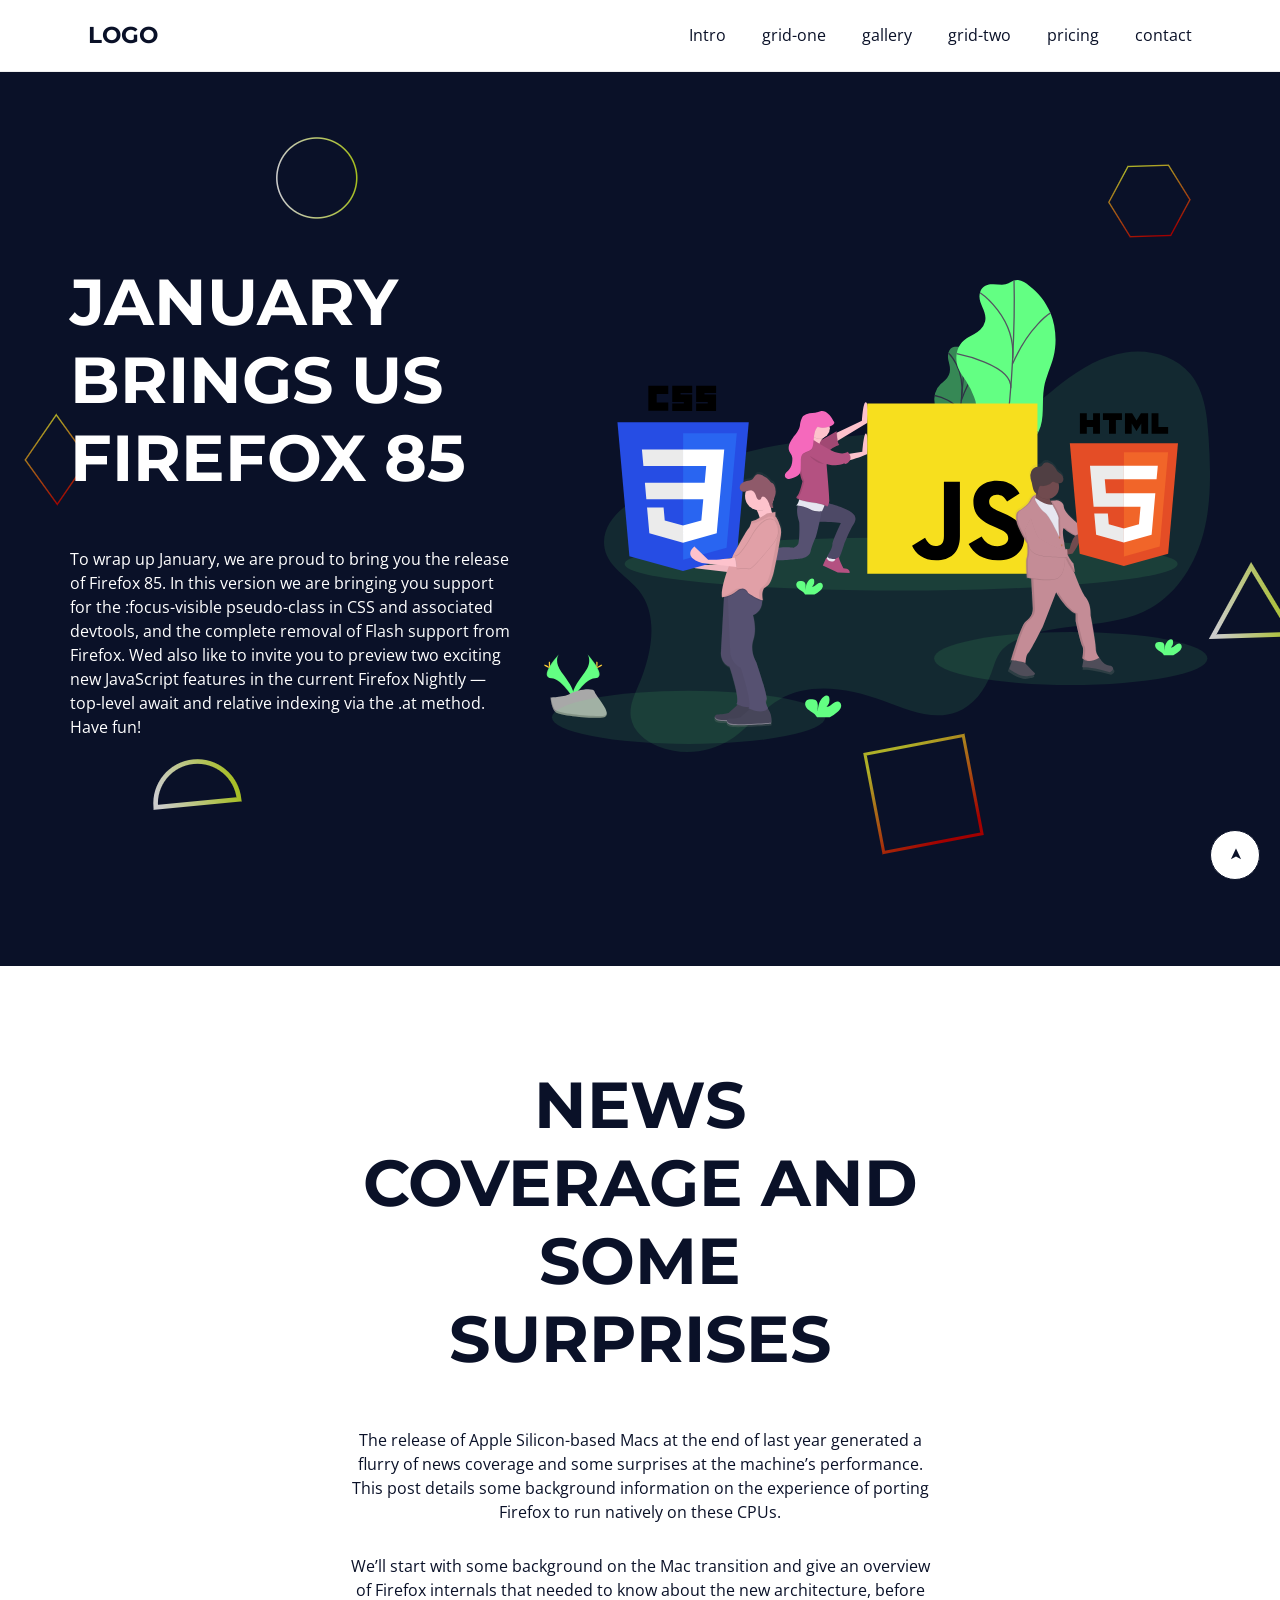
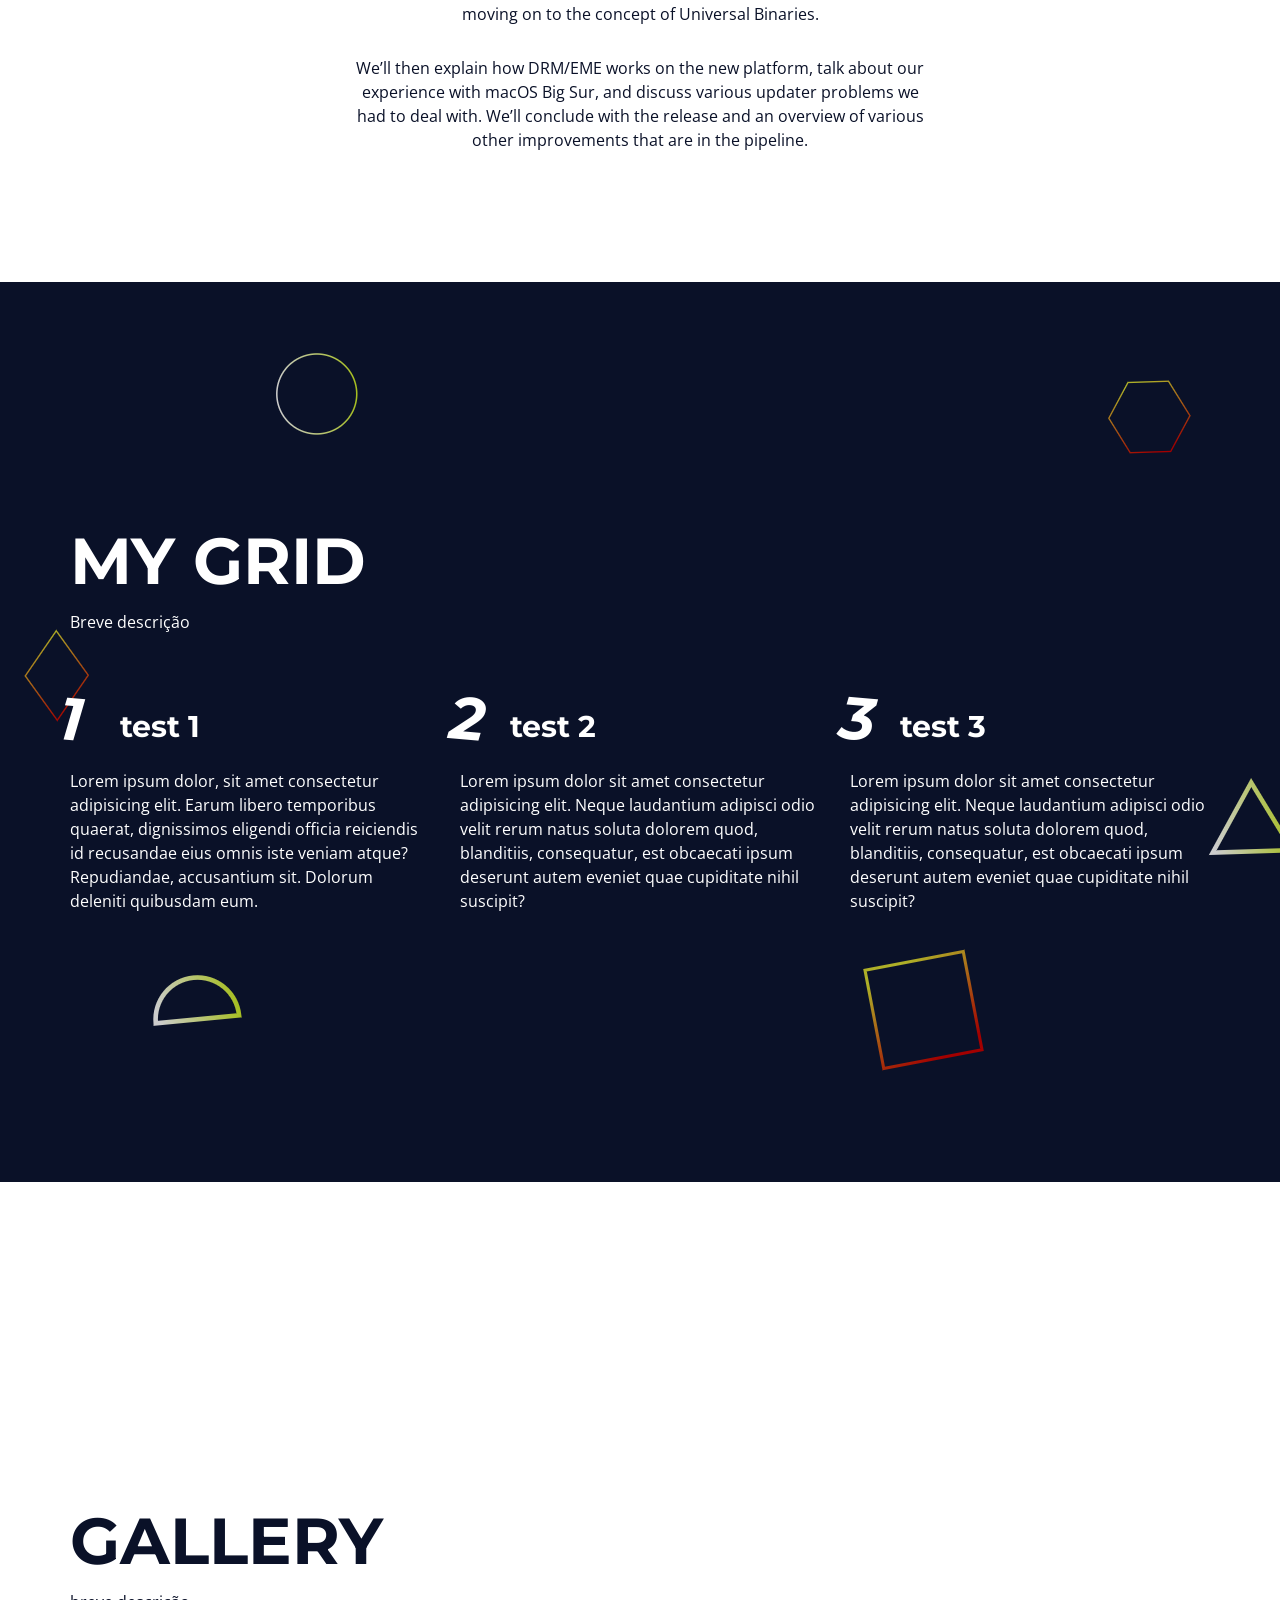
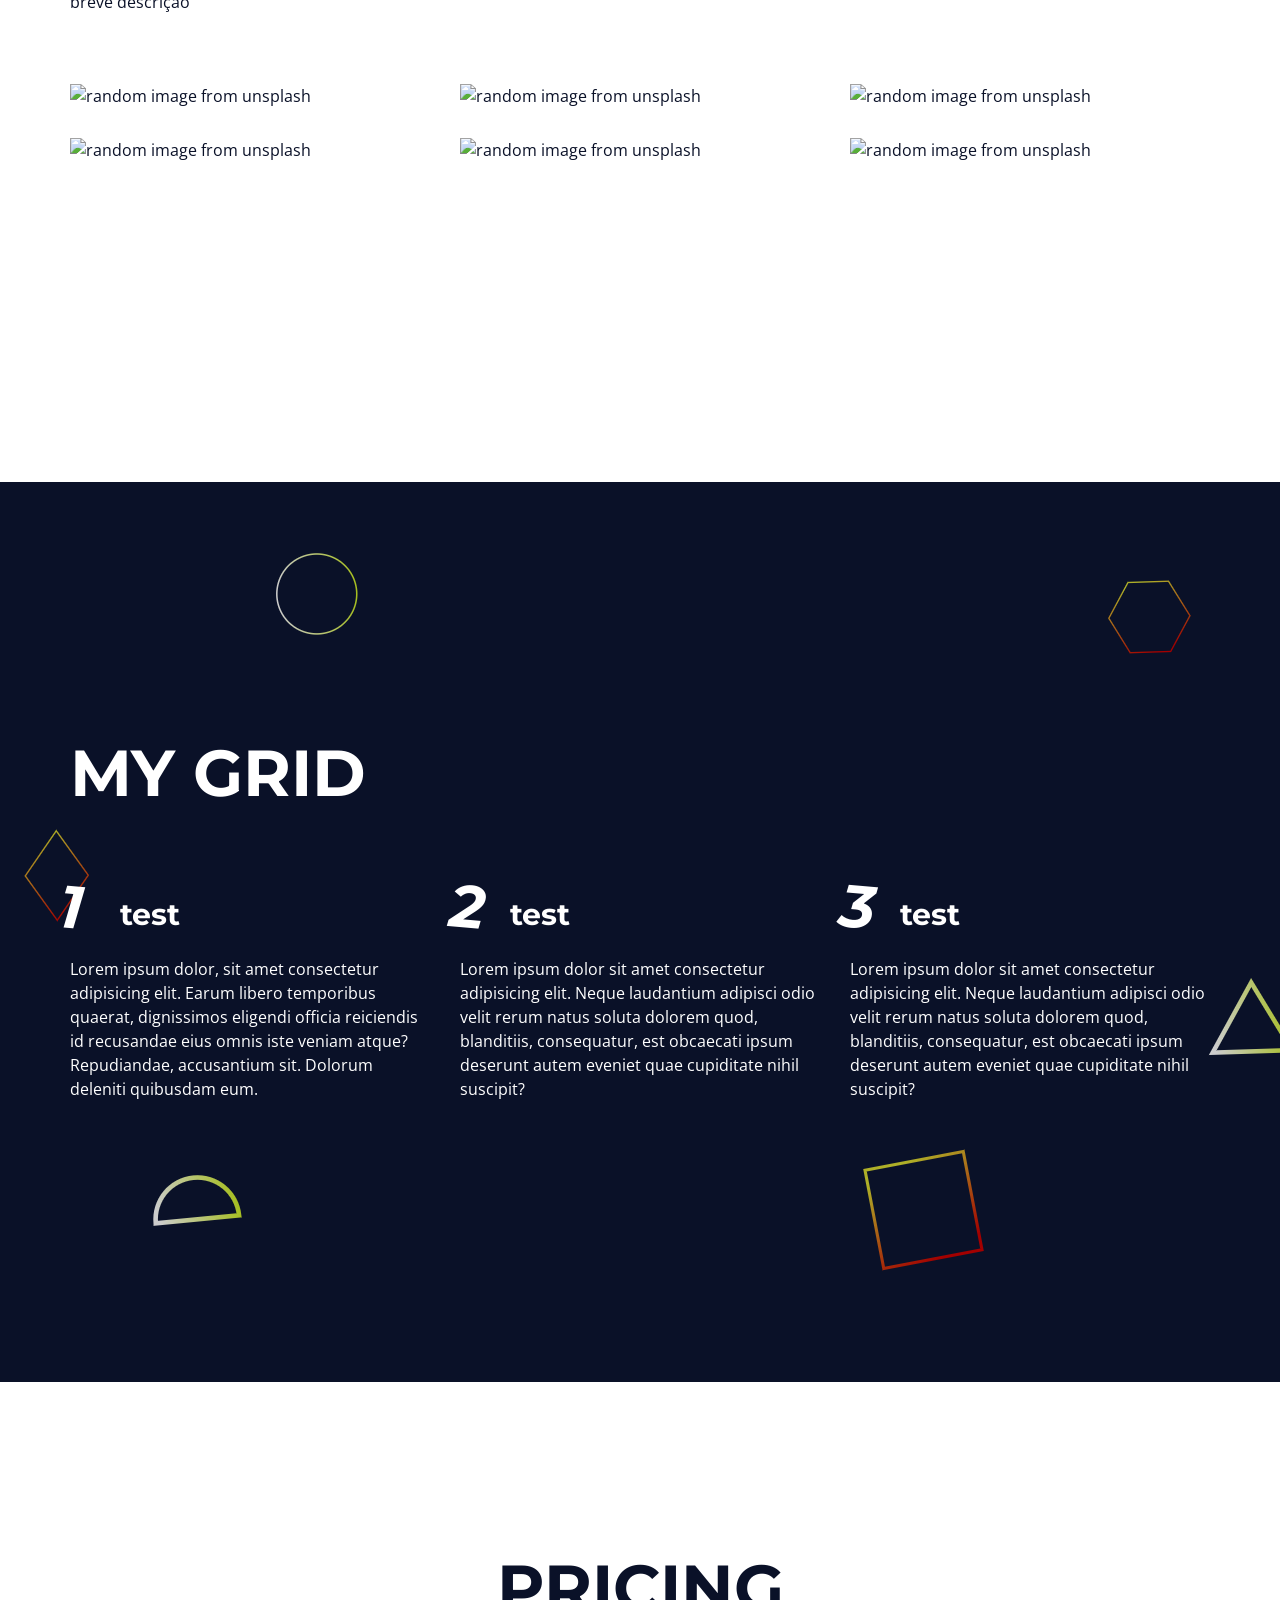
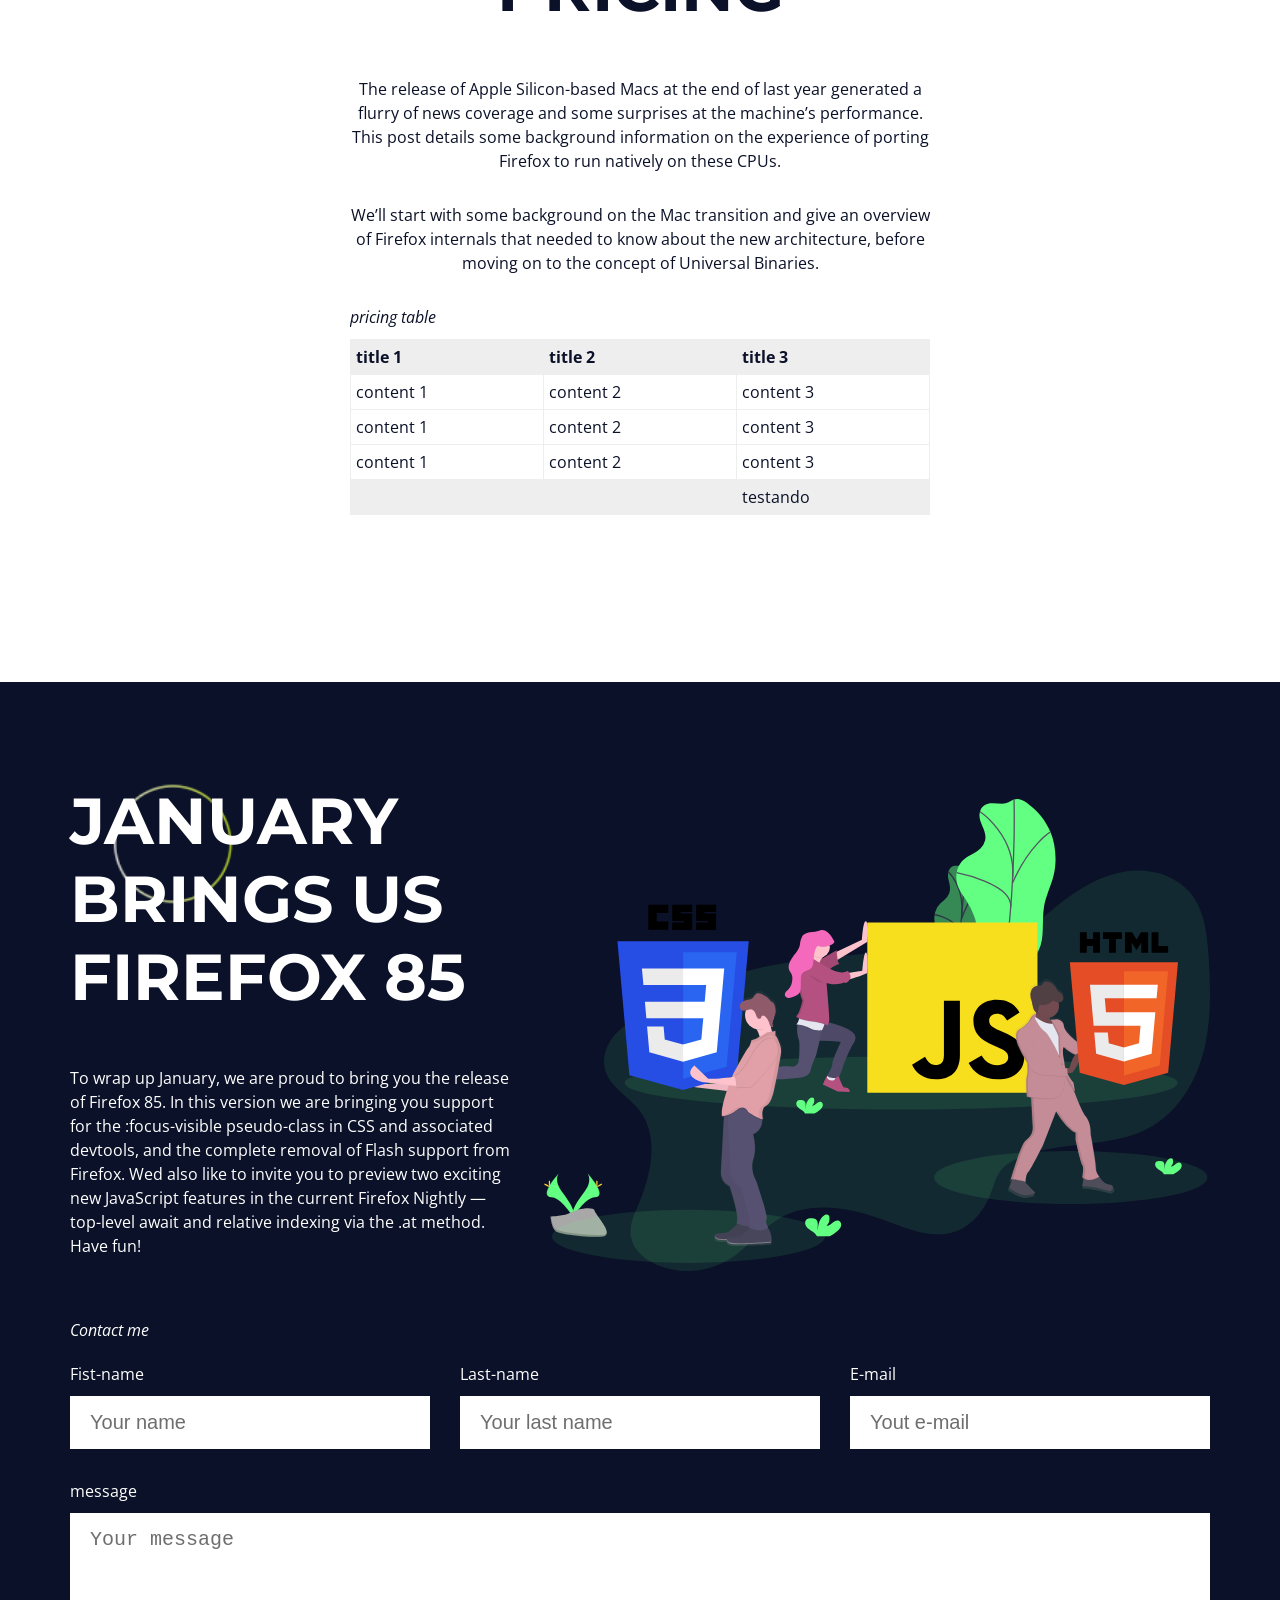
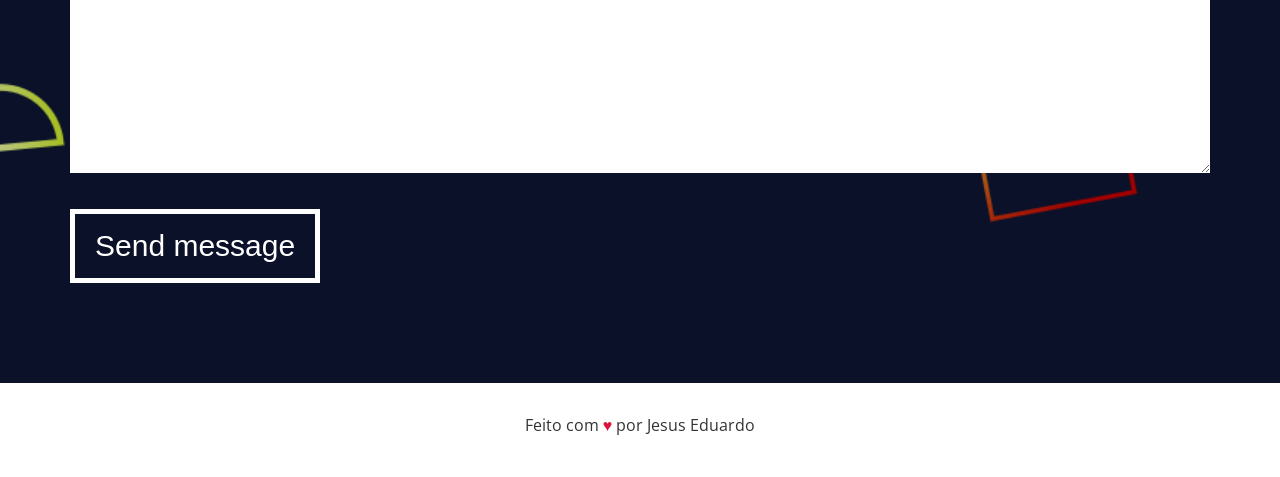
==== index.html @ 50a3b9db "Update and rename my fist.html to index.html" ====
<!DOCTYPE html>
<html lang="pt-BR">
<head>
  <meta charset="UTF-8">
  <meta http-equiv="X-UA-Compatible" content="IE=edge">
  <meta name="viewport" content="width=device-width, initial-scale=1.0">
  <title>index</title>
  <link rel="preconnect" href="https://fonts.googleapis.com">
  <link rel="preconnect" href="https://fonts.gstatic.com" crossorigin>
  <link href="https://fonts.googleapis.com/css2?family=Montserrat&display=swap" rel="stylesheet">
  <link rel="preconnect" href="https://fonts.googleapis.com">
  <link rel="preconnect" href="https://fonts.gstatic.com" crossorigin>
  <link href="https://fonts.googleapis.com/css2?family=Open+Sans:wght@600&display=swap" rel="stylesheet">
  <link rel="stylesheet" href="./assets/css/elements.css">
  <link rel="stylesheet" href="./assets/css/variables.css">
  <link rel="stylesheet" href="./assets/css/classes.css">
  <link rel="stylesheet" href="./assets/css/style.css">
</head>

<body>

  <input id="close-menu" class="close-menu" type="checkbox" aria-label="close-menu" role="button">
  <label class="close-menu-label" for="close-menu" title="close-menu"></label>
  <aside class="menu main-bg">
    <div class="main-content menu-content">
    <h1 onclick="getElementById('close-menu').checked = false;">
      <a href="#home">LOGO</a>
    </h1>

    <nav>
      <ul onclick="getElementById('close-menu').checked = false;">
        <li><a href="#intro">Intro</a></li>
        <li><a href="#grid-one">grid-one</a></li>
        <li><a href="#gallery">gallery</a></li>
        <li><a href="#grid-two">grid-two</a></li>
        <li><a href="#pricing">pricing</a></li>
        <li><a href="#contact">contact</a></li>
      </ul>
    </nav>
  </div>
  </aside>

  <div class="menu-spacing"></div>

  <section id="home" class="intro main-bg section">
    <div class="main-content intro-content">
    <div class="intro-text-content">
    <h2>january brings us firefox 85</h2>
    <p>To wrap up January, we are proud to bring you the release of Firefox 85. In this version we are bringing you support for the :focus-visible pseudo-class in CSS and associated devtools, and the complete removal of Flash support from Firefox. Wed also like to invite you to preview two exciting new JavaScript features in the current Firefox Nightly — top-level await and relative indexing via the .at method. Have fun!</p>
  </div>
  
  <div class="intro-img">
    <img src="./assets/img/javascript.svg" alt="logo html,js e css">
  </div>
</div>

  </section>

  <section id="intro" class="white-bg section">
    <div class="main-content top3-content">
     <h2>news coverage and some surprises</h2>
     <p>The release of Apple Silicon-based Macs at the end of last year generated a flurry of news coverage and some surprises at the machine’s performance. This post details some background information on the experience of porting Firefox to run natively on these CPUs.</p>
     <p>We’ll start with some background on the Mac transition and give an overview of Firefox internals that needed to know about the new architecture, before moving on to the concept of Universal Binaries.</p>
     <p>We’ll then explain how DRM/EME works on the new platform, talk about our experience with macOS Big Sur, and discuss various updater problems we had to deal with. We’ll conclude with the release and an overview of various other improvements that are in the pipeline.</p>
    </div>
  </section>

  <section id="grid-one" class="grid-one main-bg section">
    <div class="main-content grid-one-content">
      <h2 class="grid-main-heading">my grid</h2>
      <p class="grid-description">Breve descrição</p>

    <div class="grid">
      <article>
        <h3>test 1</h3>
    <p>Lorem ipsum dolor, sit amet consectetur adipisicing elit. Earum libero temporibus quaerat, dignissimos eligendi officia reiciendis id recusandae eius omnis iste veniam atque? Repudiandae, accusantium sit. Dolorum deleniti quibusdam eum.</p>
  </article>
  <article>
    <h3>test 2</h3>
    <p>Lorem ipsum dolor sit amet consectetur adipisicing elit. Neque laudantium adipisci odio velit rerum natus soluta dolorem quod, blanditiis, consequatur, est obcaecati ipsum deserunt autem eveniet quae cupiditate nihil suscipit?</p>
  </article>
  <article>
    <h3>test 3</h3>
    <p>Lorem ipsum dolor sit amet consectetur adipisicing elit. Neque laudantium adipisci odio velit rerum natus soluta dolorem quod, blanditiis, consequatur, est obcaecati ipsum deserunt autem eveniet quae cupiditate nihil suscipit?</p>
  </article>
  </div>
  </div>
  </section>

  <section id="gallery" class="grid-one white-bg section">
    <div class="main-content grid-one-content">
      <h2 class="grid-main-heading">gallery</h2>
      <p class="grid-description">breve descrição</p>

      <div id="border-img" class="grid">
      <div class="gallery-img">
        <img src="http://source.unsplash.com/random/360x360" alt="random image from unsplash" >
      </div>
      <div class="gallery-img">
        <img src="http://source.unsplash.com/random/360x360" alt="random image from unsplash" >
      </div>
      <div class="gallery-img">
        <img src="http://source.unsplash.com/random/360x360" alt="random image from unsplash" >
      </div>
      <div class="gallery-img">
        <img src="http://source.unsplash.com/random/360x360" alt="random image from unsplash" >
      </div>
      <div class="gallery-img">
        <img src="http://source.unsplash.com/random/360x360" alt="random image from unsplash" >
      </div>
      <div class="gallery-img">
        <img src="http://source.unsplash.com/random/360x360" alt="random image from unsplash" >
      </div>
      </div>
    </div>
  </section>

  <section id="grid-two" class="grid-one main-bg section">
    <div class="main-content grid-one-content">
      <h2 class="grid-main-heading">my grid</h2>
      <p class="grid-description"></p>

    <div class="grid">
      <article>
        <h3>test</h3>
    <p>Lorem ipsum dolor, sit amet consectetur adipisicing elit. Earum libero temporibus quaerat, dignissimos eligendi officia reiciendis id recusandae eius omnis iste veniam atque? Repudiandae, accusantium sit. Dolorum deleniti quibusdam eum.</p>
  </article>
  <article>
    <h3>test</h3>
    <p>Lorem ipsum dolor sit amet consectetur adipisicing elit. Neque laudantium adipisci odio velit rerum natus soluta dolorem quod, blanditiis, consequatur, est obcaecati ipsum deserunt autem eveniet quae cupiditate nihil suscipit?</p>
  </article>
  <article>
    <h3>test</h3>
    <p>Lorem ipsum dolor sit amet consectetur adipisicing elit. Neque laudantium adipisci odio velit rerum natus soluta dolorem quod, blanditiis, consequatur, est obcaecati ipsum deserunt autem eveniet quae cupiditate nihil suscipit?</p>
  </article>
  </div>
  </div>
  </section>

  <section id="pricing" class="white-bg section">
    <div class="main-content top3-content">
     <h2>pricing</h2>
     <p>The release of Apple Silicon-based Macs at the end of last year generated a flurry of news coverage and some surprises at the machine’s performance. This post details some background information on the experience of porting Firefox to run natively on these CPUs.</p>
     <p>We’ll start with some background on the Mac transition and give an overview of Firefox internals that needed to know about the new architecture, before moving on to the concept of Universal Binaries.</p>

     <div class="responsive-table">
     <table>
      <caption>pricing table</caption>

      <thead>
        <tr>
        <th>title 1</th>
        <th>title 2</th>
        <th>title 3</th>
      </tr>
      </thead>

        <tbody>
          <tr>
            <td>content 1</td>
            <td>content 2</td>
            <td>content 3</td>
          </tr>
          <tr>
            <td>content 1</td>
            <td>content 2</td>
            <td>content 3</td>
          </tr>
          <tr>
            <td>content 1</td>
            <td>content 2</td>
            <td>content 3</td>
          </tr>
        </tbody>

        <tfoot>
          <tr>
            <td></td>
            <td></td>
            <td>testando</td>
          </tr>
        </tfoot>
     </table>
    </div>
    </div>
  </section>

  <section id="contact" class="intro main-bg section">
    <div class="main-content intro-content">
    <div class="intro-text-content">
    <h2>january brings us firefox 85</h2>
    <p>To wrap up January, we are proud to bring you the release of Firefox 85. In this version we are bringing you support for the :focus-visible pseudo-class in CSS and associated devtools, and the complete removal of Flash support from Firefox. Wed also like to invite you to preview two exciting new JavaScript features in the current Firefox Nightly — top-level await and relative indexing via the .at method. Have fun!</p>
  </div>
  
  <div class="intro-img">
    <img src="./assets/img/javascript.svg" alt="logo html,js e css">
  </div>
  <div class="contact-form">
    <fieldset class="form-grid">
      <legend>Contact me</legend>

      <div class="form-group">
        <label for="fist-name">Fist-name</label>
        <input type="text" name="fist-name" id="fist-name" placeholder="Your name">
      </div>

      <div class="form-group">
        <label for="last-name">Last-name</label>
        <input type="text" name="last-name" id="last-name" placeholder="Your last name">
      </div>

      <div class="form-group">
        <label for="email">E-mail</label>
        <input type="email" name="email" id="email" placeholder="Yout e-mail">
      </div>

      <div class="form-group full-width">
        <label for="message">message</label>
        <textarea name="message" id="message" cols="30" rows="10" placeholder="Your message"></textarea>
      </div>

      <div class="form-group full-width">
        <button type="submit">Send message</button>
      </div>

    </fieldset>
  </div>
</div>
  </section>

  <footer id="footer" class="footer white-bg">
    <p><a rel="nofollow" href="#" target="_blank">Feito com <span class="heart">♥</span> por Jesus Eduardo</a></p>
  </footer>

  <a class="back-to-top" href="#">➤</a>

</body>

</html>
---- assets/css/elements.css ----
* {
    margin: 0;
    padding: 0;
    box-sizing: border-box;
}

html {
    font-size: 62.5%;
    scroll-behavior: smooth;
}

body {
   font-family:'Open Sans', sans-serif;
   font-size: 1.6rem;
   color: var(--primary-color);
   line-height: 1.5;
}

h1, h2, h3, h4, h5, h6 {
    font-family: 'Montserrat', sans-serif;
}

h1 {
  font-size: 6rem;
  text-transform: uppercase;  
}

h2 {
  font-size: 6.5rem;
  margin-bottom: 5rem;
  text-transform: uppercase;
  line-height: 1.2;
}

h3 {
  font-size: 5rem;  
}

h4 {
  font-size: 4.5rem;  
}

h5 {
  font-size: 4rem;  
}

h6 {
  font-size: 3.5rem;  
}

a {
    text-decoration: none;
}

p {
  margin-bottom: 3rem;
}

.responsive-table {
  width: 100%;
  overflow: hidden;
  overflow-x: auto;
}

table {
  min-width: 360px;
  width: 100%;
  border-collapse: collapse;
}

table caption {
  font-style: italic;
  font-size: 1.6rem;
  text-align: left;
  margin-bottom: 1rem;
}

table td, table th {
  white-space: nowrap;
  padding: 0.5rem;
  text-align: left;
  border: 0.1rem solid var(--light-gray-color);
}

tfoot td {
  background: var(--light-gray-color);
}

thead th {
  background: var(--light-gray-color);
}

div.full-width {
  width: 100%;
  flex: 1 1 100%;
}
---- assets/css/variables.css ----
:root {
    --primary-color: #0A1128;
    --secondary-color: crimson;
    --white-color: #ffffff;
    --light-gray-color: #eeeeee;
    --gap: 3rem;
}
---- assets/css/classes.css ----
.main-bg {
    background-image: url('./assets/img/image.png');
    background-size: cover;
    background-position: center center;
    color: var(--white-color); 
}

.white-bg {
    background: var(--white-color);
}

.main-content {
    max-width: 120rem;
    margin: 0 auto;
    padding: var(--gap);
}

.section {
    min-height: 100vh;
}
---- assets/css/style.css ----
.main-bg {
    background-image: url('/assets/img/image.png');
    background-size: cover;
    background-position: center center;
    color: var(--white-color); 
}

.white-bg {
    background: var(--white-color);
    color: var(--primary-color);
}

.main-content {
    max-width: 120rem;
    margin: 0 auto;
    padding: 10rem var(--gap);
}

.section {
    min-height: 100vh;
}


.intro-content {
    position: relative;
    /*top: -7rem;*/
    display: grid;
    grid-template-columns: 1fr 1.5fr;
    gap: var(--gap);
    min-height: 100vh;
}

.intro-text-content, .intro-img {
    display: flex;
    flex-flow: column wrap;
    justify-content: center;
}

.intro-text-content h2 {
    font-size: 6.5rem;
    margin-bottom: 5rem;
    text-transform: uppercase;
    line-height: 1.2;
}

.intro-img img,
.intro-img svg {
    max-width: 100%;
    height: auto;
}

.menu-spacing {
    height: 6.6rem;
}

.menu {
    background: var(--white-color);
    position: fixed;
    top: 0;
    left: 0;
    right: 0;
    width: 100%;
    border-bottom: 0.1rem solid var(--light-gray-color);
    z-index: 2;
}

.menu-content {
    display: flex;
    justify-content: space-between;
    align-items: center;
    padding-top: 0;
    padding-bottom: 0;
}

.menu h1 {
    font-size: 2.3rem;
    color: var(--primary-color);
}

.menu h1 a {
    color: inherit;
}

.menu h1 a {
    display: block;
    color: var(--primary-color);
    padding: 1.8rem;
    position: relative;
}

.menu h1 a::after {
    content: '';
    position: absolute;
    bottom: 1rem;
    left: 50%;
    width: 0;
    height: 0.2rem;
    background: var(--secondary-color);
    transition: all 300ms ease-in-out;
}

.menu h1 a:hover::after {
    width: 50%;
    left: 25%;
}

.menu ul {
    list-style: none;
    display: flex;
}

.menu ul li a {
    display: block;
    color: var(--primary-color);
    padding: 1.8rem;
    position: relative;
}

.menu ul li a::after {
    content: '';
    position: absolute;
    bottom: 1rem;
    left: 50%;
    width: 0;
    height: 0.2rem;
    background: var(--secondary-color);
    transition: all 300ms ease-in-out;
}

.menu ul li a:hover::after {
    width: 50%;
    left: 25%;
}

.top3-content {
    max-width: 64rem;
    display: flex;
    flex-direction: column;
    flex-wrap: nowrap;
    min-height: 100vh;
    justify-content: center;
    text-align: center;
}

.grid-one-content {
    min-height: 100vh;
    display: flex;
    flex-flow: column wrap;
    justify-content: center;
}

.grid-main-heading {
    margin-bottom: 1rem;
}

.grid-description {
    padding-bottom: 4rem;
}

.grid {
    display: grid;
    grid-template-columns: repeat(3, 1fr);
    gap: var(--gap);
    counter-reset: grid-counter;
}

.grid h3 {
    font-size: 3rem;
    position: relative;
    padding-left: 5rem;
    padding-bottom: 2rem;
}

.grid h3::before {
    counter-increment: grid-counter;
    content: counter(grid-counter);
    position: absolute;
    font-size: 6rem;
    font-style: italic;
    top: -3rem;
    left: -1rem;
    transform: rotate(5deg);
}

.gallery-img {
    width: 100%;
    max-width: 36rem;
    max-height: 36rem;
    overflow: hidden;
}

.gallery-img img {
    transition: all 300ms ease-in-out;
}

.gallery-img img:hover {
    transform: translate(-3%, 3%) scale(1.2) rotate(5deg);
}

.contact-form {
    grid-column: span 2;
}

.form-grid legend {
    font-size: 1.6rem;
    margin-bottom: 2rem;
    font-style: italic;
}

.contact-form .form-grid {
    border: none;
    display: flex;
    flex-direction: row;
    flex-wrap: wrap;
    gap: var(--gap);
}
.form-group {
    min-width: 32rem;
    flex: 1 1 320px;
}

.form-group label {
    display: block;
    margin-bottom: 1rem;
}

.form-group input,
.form-group textarea {
    border: none;
    background: var(--white-color);
    padding: 1.5rem 2rem;
    width: 100%;
    font-size: 2rem;
    outline: none;
}

.form-group input:focus,
.form-group textarea:focus {
   box-shadow: 0 0 10px 2px var(--secondary-color);
}

.form-group button {
    border: 0.5rem solid var(--white-color);
    background: none;
    color: var(--white-color);
    padding: 1.5rem 2rem;
    font-size: 3rem;
    cursor: pointer;
    transition: all 300ms ease-in-out;
}

.form-group button:hover {
    background: var(--white-color);
    color: var(--primary-color);
}

.form-group ::placeholder {
    color: rgb(110, 110, 110);
}

.footer {
    text-align: center;
    font-size: 1.6rem;
}

.footer a {
    color: #333 
}

.heart {
  color: var(--secondary-color);
}

.footer p {
    margin: 0;
    padding: 3rem;
}

.close-menu {
  display: none;
}

.back-to-top {
    position: fixed;
    bottom: 2rem;
    right: 2rem;
    background: var(--white-color);
    width: 5rem;
    height: 5rem;
    display: flex;
    justify-content: center;
    align-items: center;
    border-radius: 50%;
    color: var(--primary-color);
    transform: rotate(-90deg);
    border: 0.1rem solid var(--primary-color);
    transition: all 300ms ease-in-out;
  }

  .back-to-top:hover {
    background: var(--primary-color);
    color: var(--white-color);
    border: 0.1rem solid var(--white-color);
  }
  
@media (max-width: 800px) {
    .intro-content, .grid {
        grid-template-columns: 1fr;
    }

    .gallery-img {
        width: 100%;
        max-width: 100%;
        max-height: 100%;
    }

    .gallery-img img {
        width: 100%;
    }

    .grid-one-content {
        display: block;
    }

    .menu {
        bottom: 0;
        text-align: center;
    }

    .menu-content, .menu-content ul {
        flex-direction: column;
        justify-content: center;
    }

    .menu-content {
        height: 100vh;
    }

    .menu {
        display: none;
    }

    .close-menu-label::after {
        content: '☰';
        position: fixed;
        z-index: 3;
        top: 2rem;
        right: 2rem;
        background: var(--primary-color);
        color: var(--white-color);
        font-size: 3rem;
        line-height: 3rem;
        width: 3rem;
        height: 3rem;
        text-align: center;
        padding: 0.5rem;
        cursor: pointer;
        border: 0.1rem solid var(--white-color);
        transition: all 300ms ease-in-out;
    }

    .close-menu-label:hover::after {
        transition: all 300ms ease-in-out;
        background: var(--white-color);
        color: var(--primary-color);
        border: 0.1rem solid var(--primary-color);
    }

    .close-menu:checked~.menu {
        display: block;
    }

    .close-menu:checked~.close-menu-label::after {
        content: '×';
    }
    
    .menu-spacing {
        display: none;
    }
}
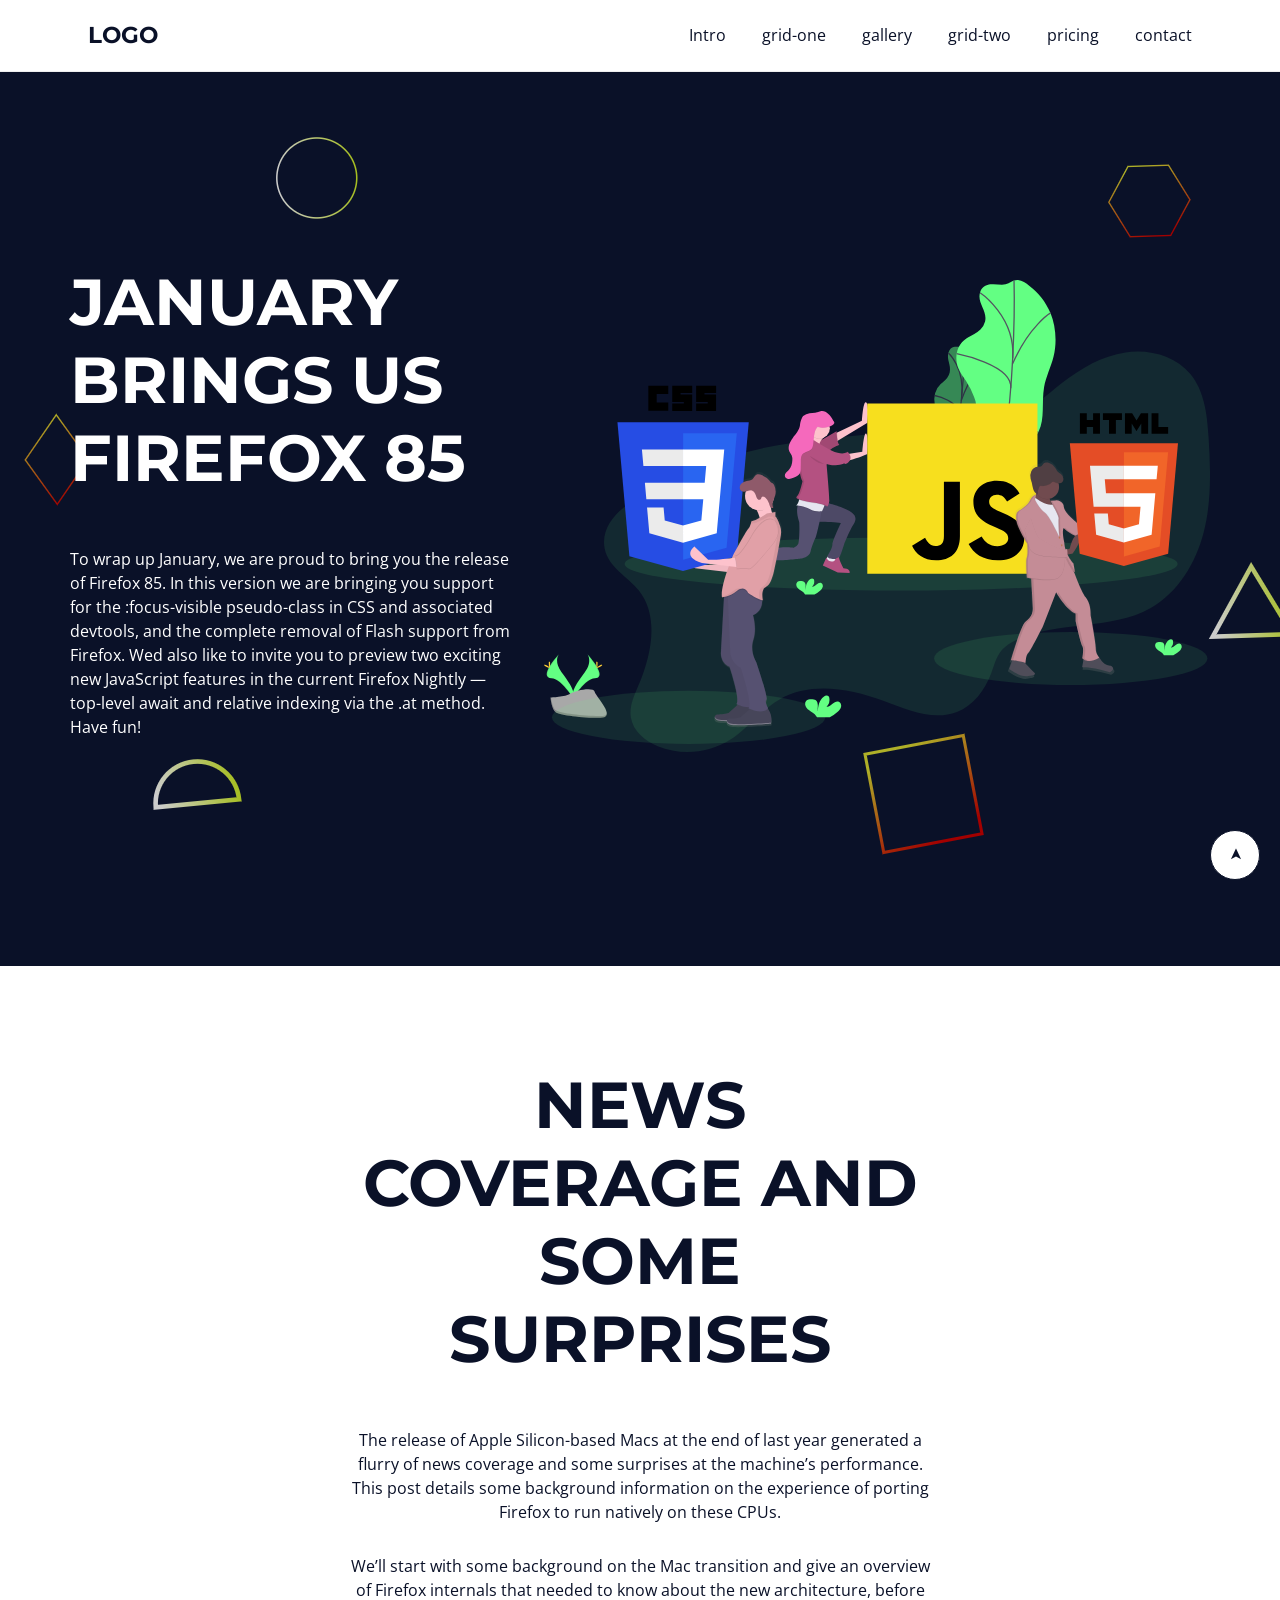
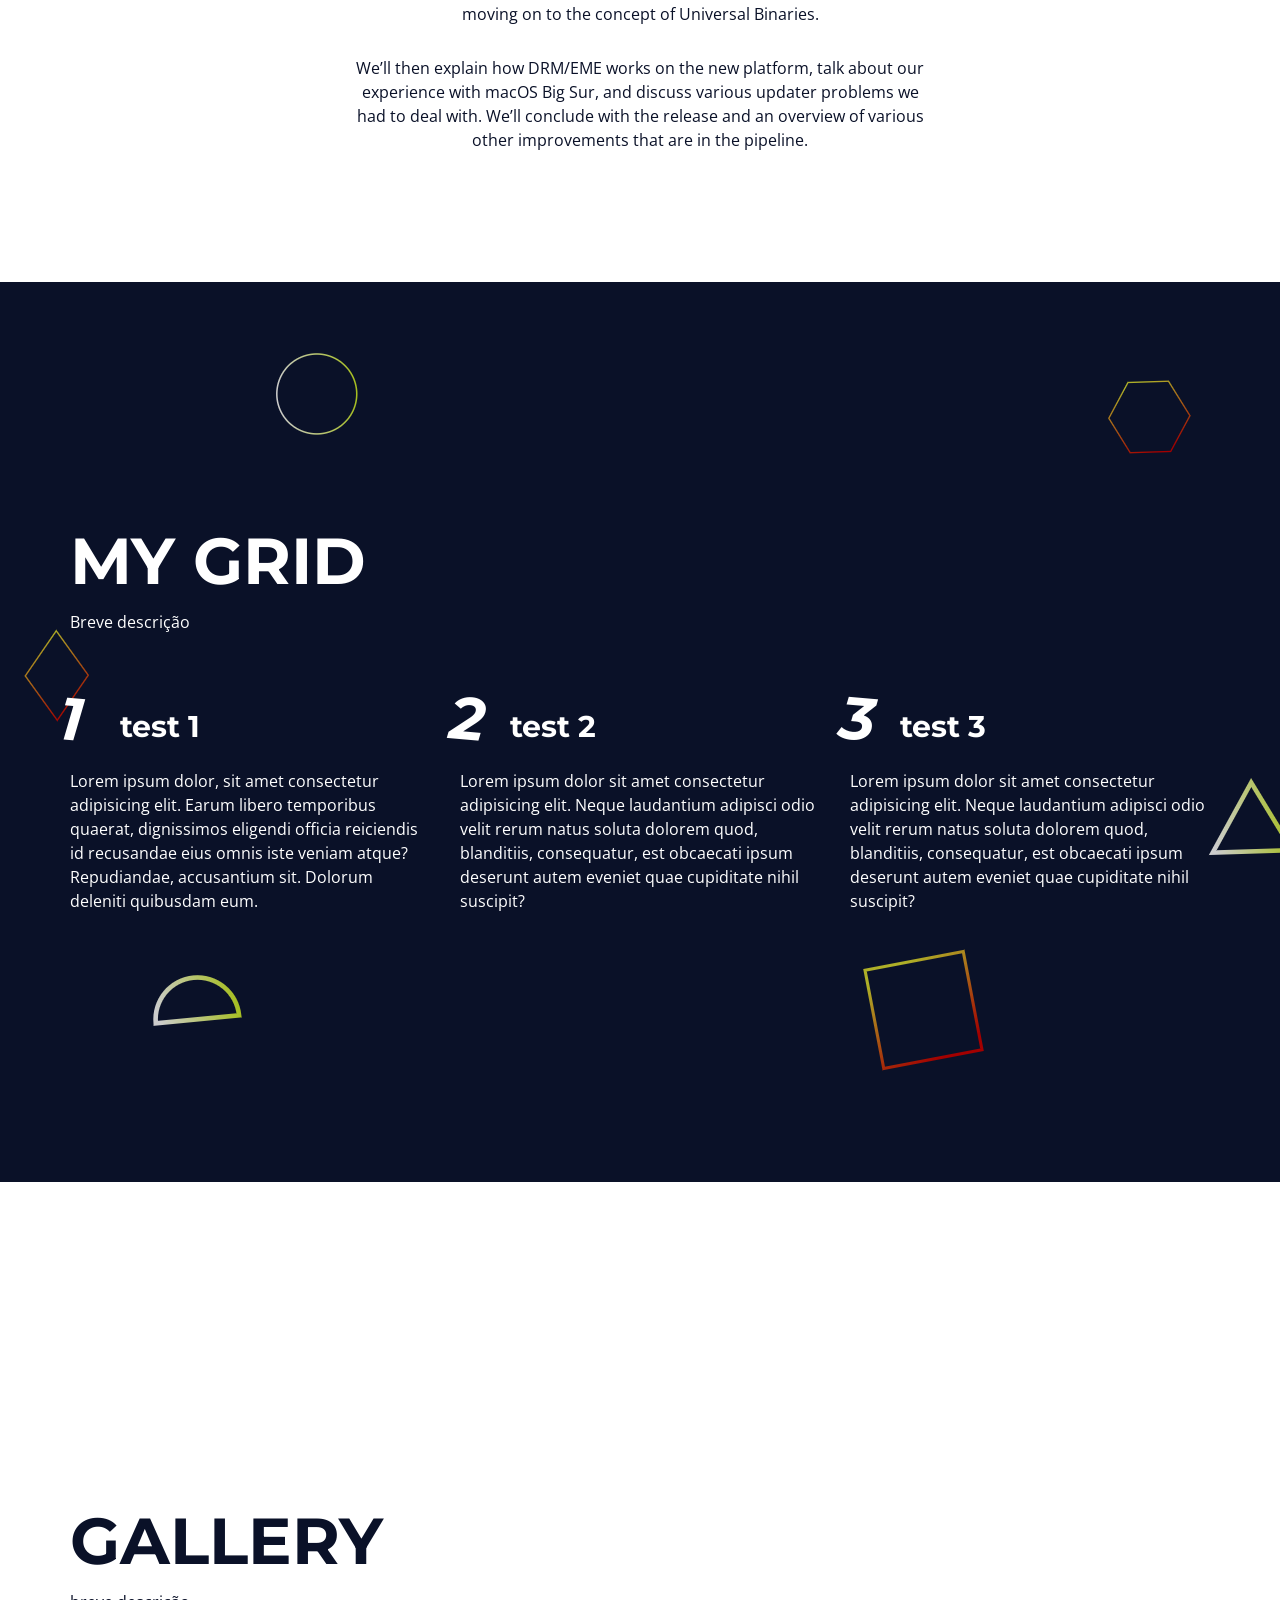
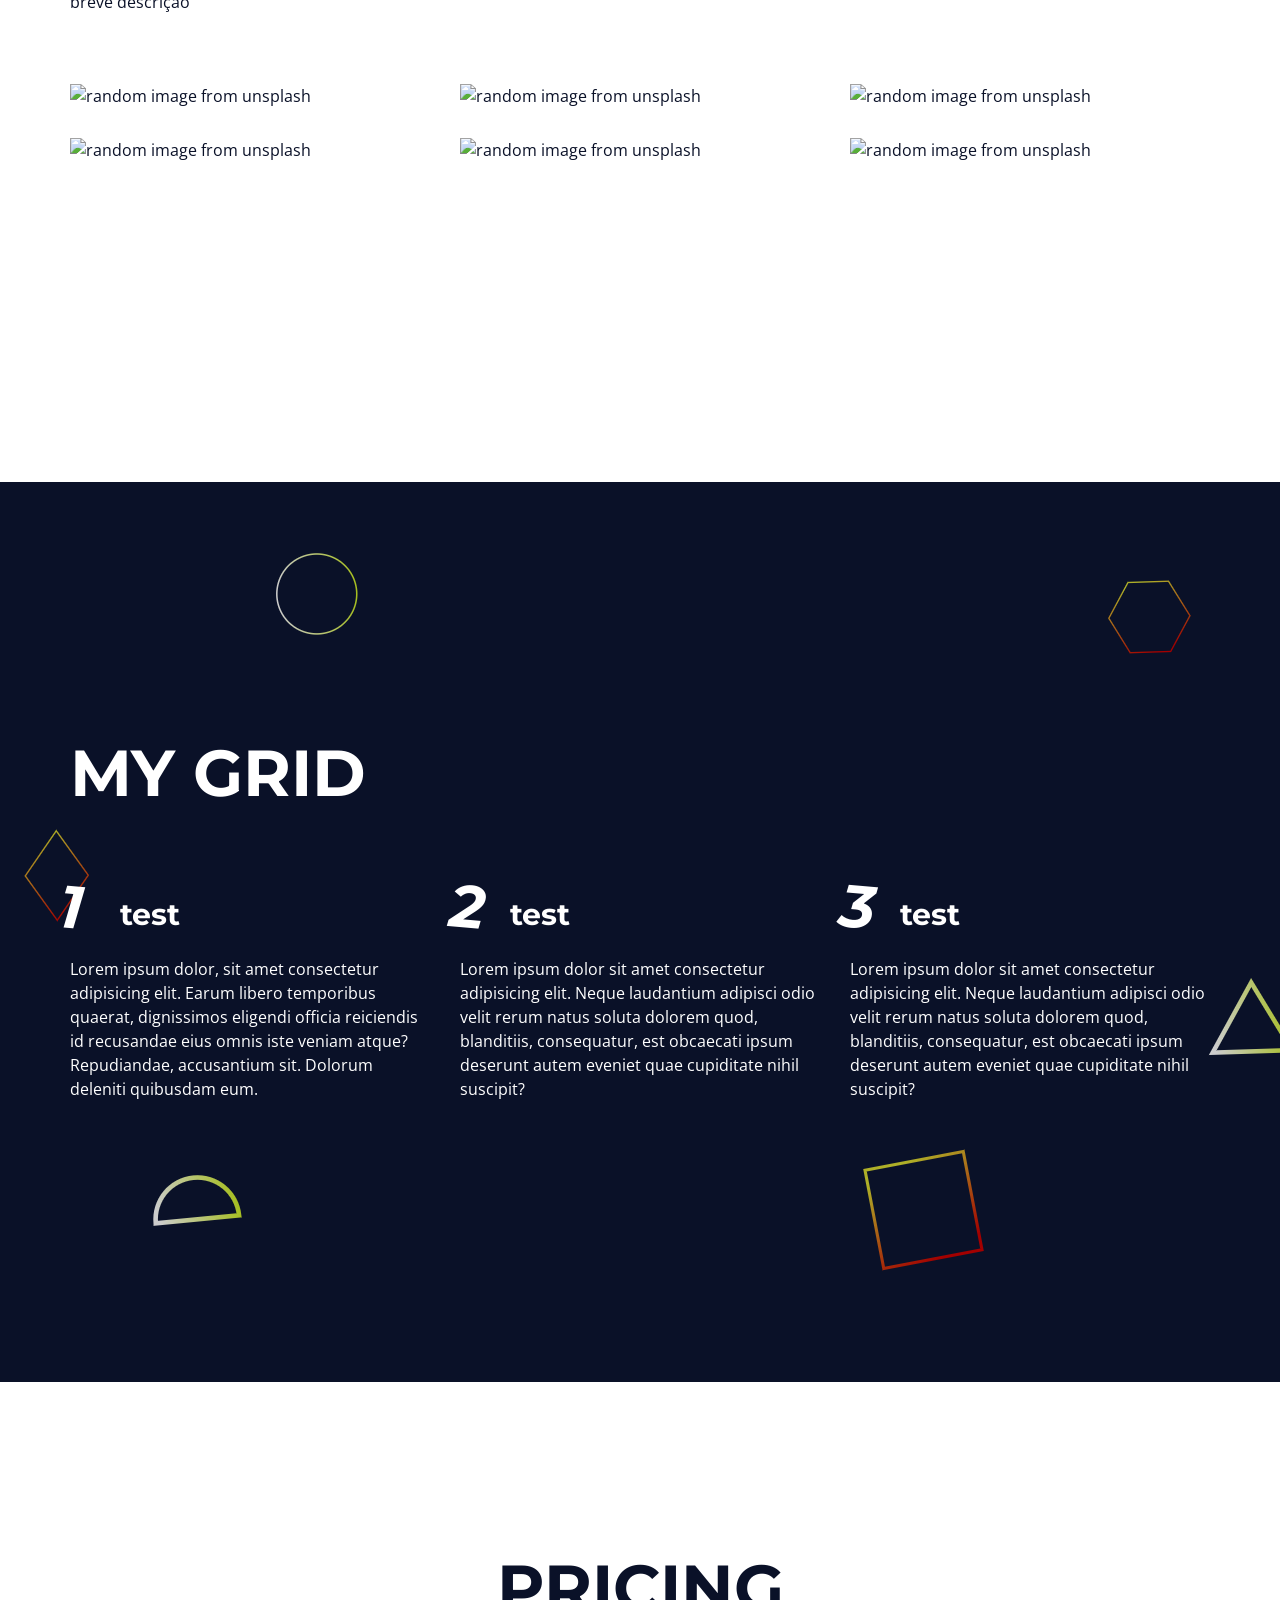
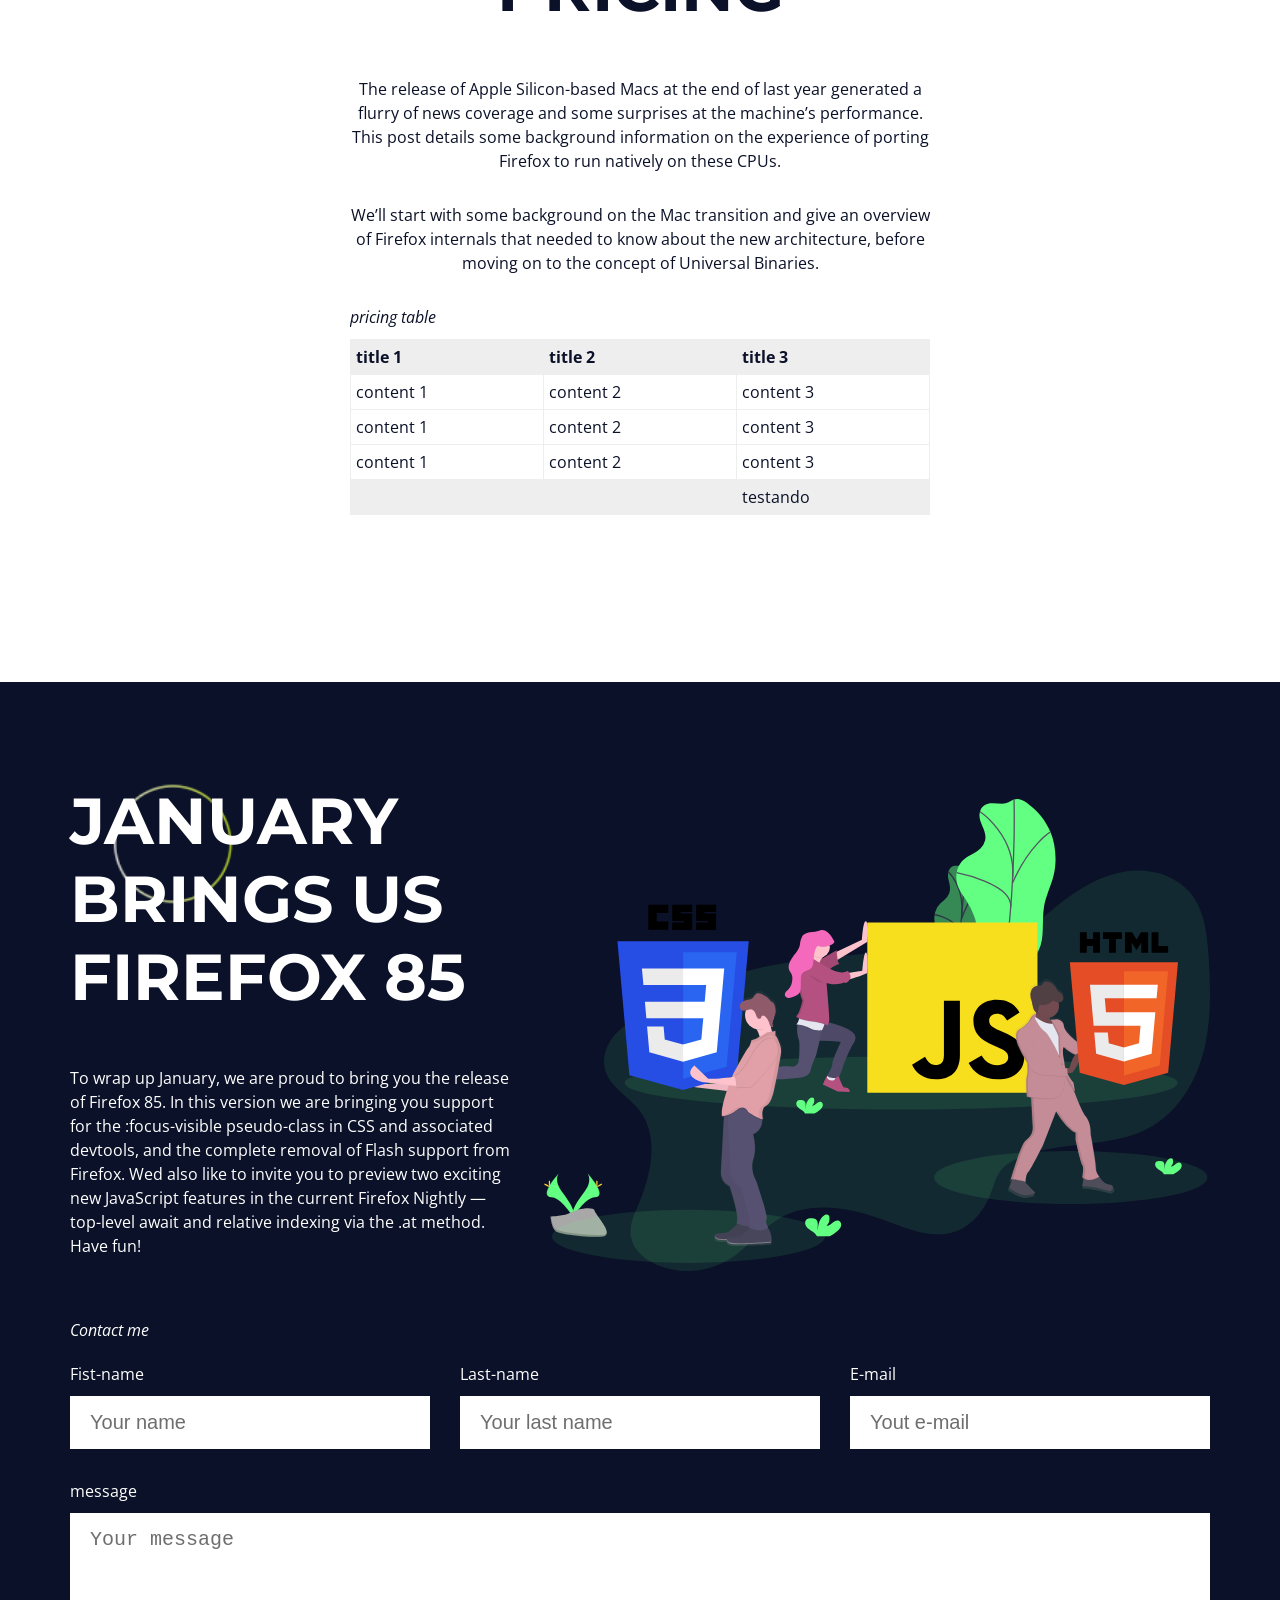
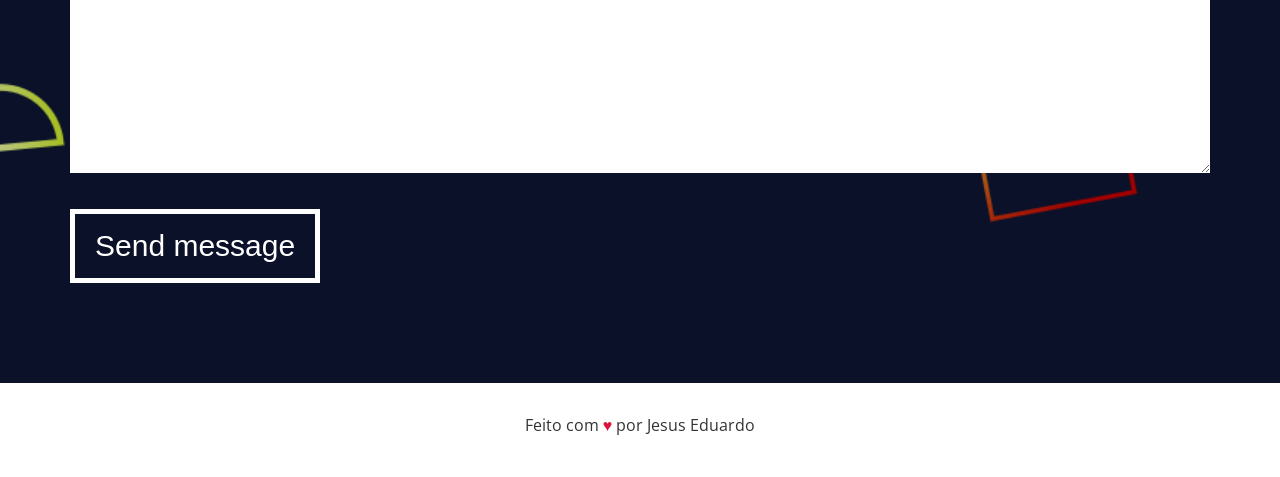
==== commit 49fda16e: "Update index.html" ====
--- a/index.html
+++ b/index.html
@@ -94,22 +94,22 @@
 
       <div id="border-img" class="grid">
       <div class="gallery-img">
-        <img src="http://source.unsplash.com/random/360x360" alt="random image from unsplash" >
-      </div>
-      <div class="gallery-img">
-        <img src="http://source.unsplash.com/random/360x360" alt="random image from unsplash" >
-      </div>
-      <div class="gallery-img">
-        <img src="http://source.unsplash.com/random/360x360" alt="random image from unsplash" >
-      </div>
-      <div class="gallery-img">
-        <img src="http://source.unsplash.com/random/360x360" alt="random image from unsplash" >
-      </div>
-      <div class="gallery-img">
-        <img src="http://source.unsplash.com/random/360x360" alt="random image from unsplash" >
-      </div>
-      <div class="gallery-img">
-        <img src="http://source.unsplash.com/random/360x360" alt="random image from unsplash" >
+        <img src="http://source.unsplash.com/random/360x360r?=1" alt="random image from unsplash" >
+      </div>
+      <div class="gallery-img">
+        <img src="http://source.unsplash.com/random/360x360r?=2" alt="random image from unsplash" >
+      </div>
+      <div class="gallery-img">
+        <img src="http://source.unsplash.com/random/360x360r?=3" alt="random image from unsplash" >
+      </div>
+      <div class="gallery-img">
+        <img src="http://source.unsplash.com/random/360x360r?=4" alt="random image from unsplash" >
+      </div>
+      <div class="gallery-img">
+        <img src="http://source.unsplash.com/random/360x360r?=5" alt="random image from unsplash" >
+      </div>
+      <div class="gallery-img">
+        <img src="http://source.unsplash.com/random/360x360r?=6" alt="random image from unsplash" >
       </div>
       </div>
     </div>
